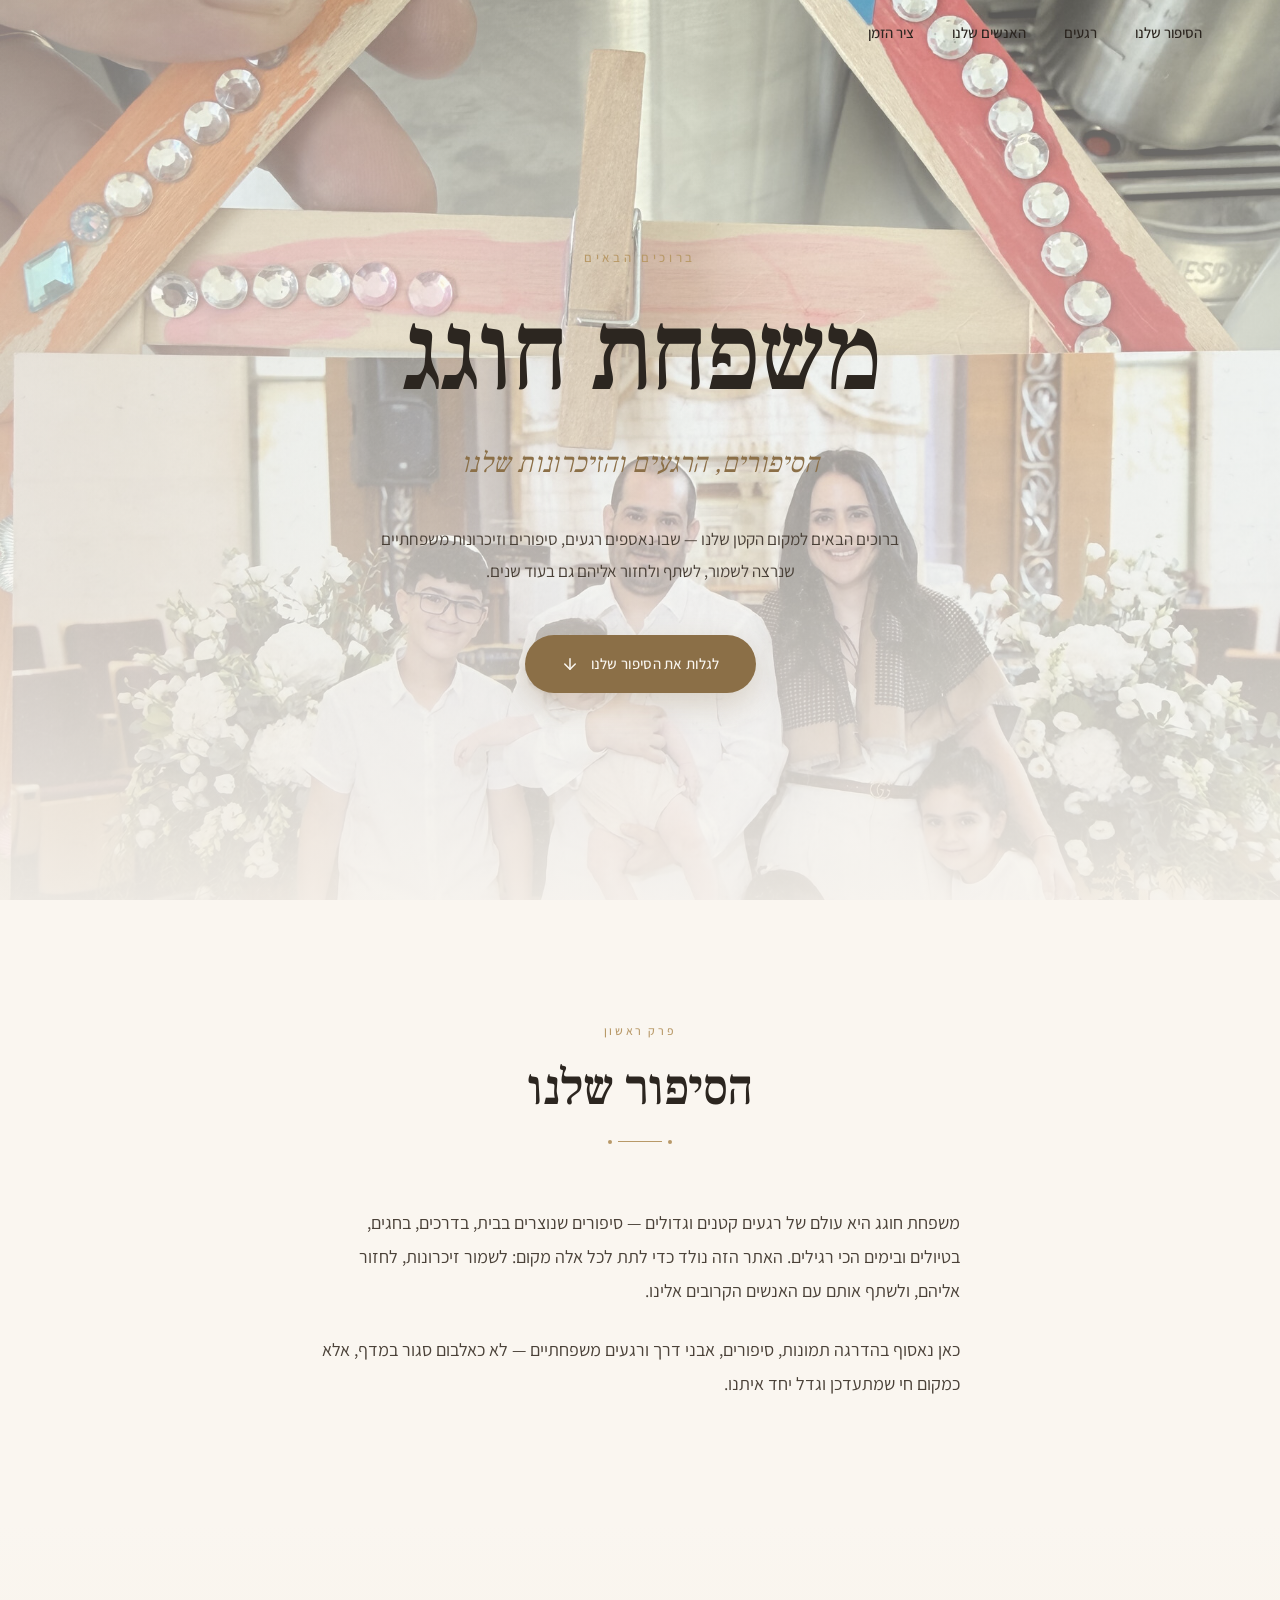
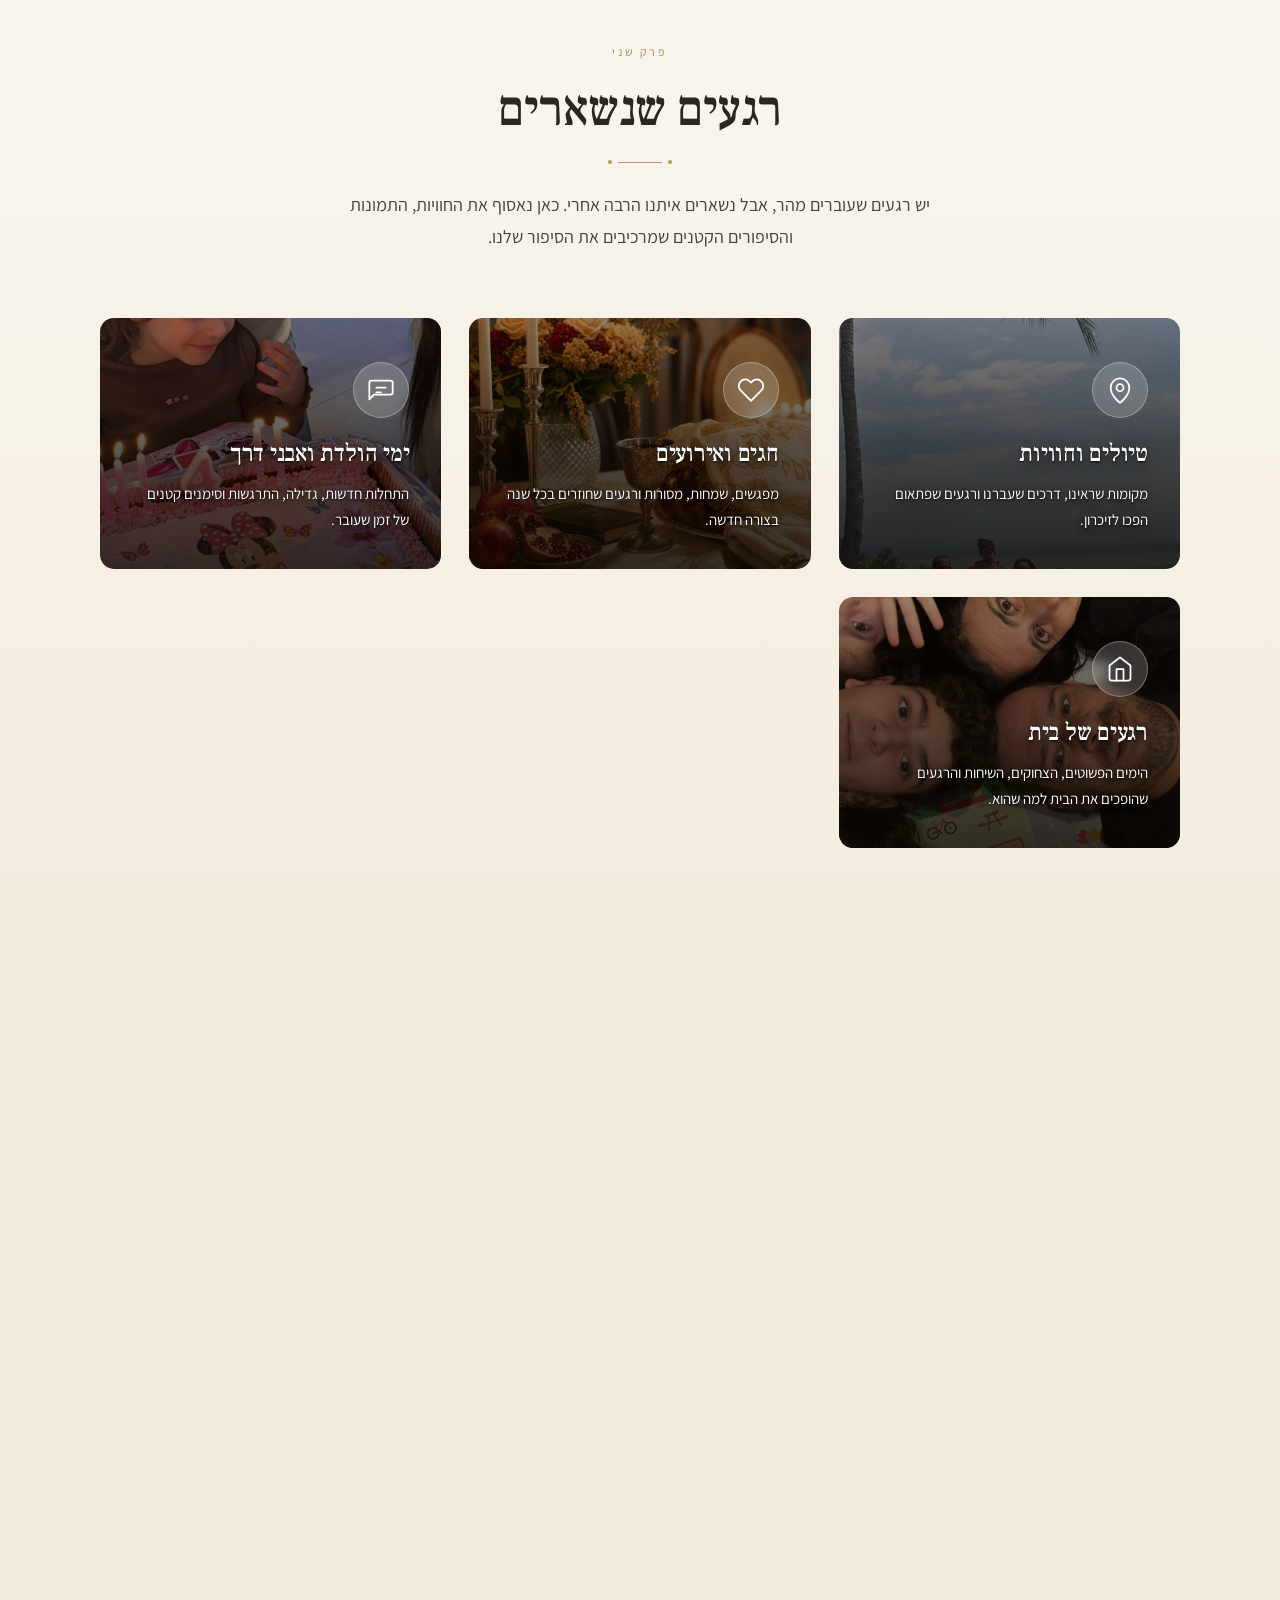
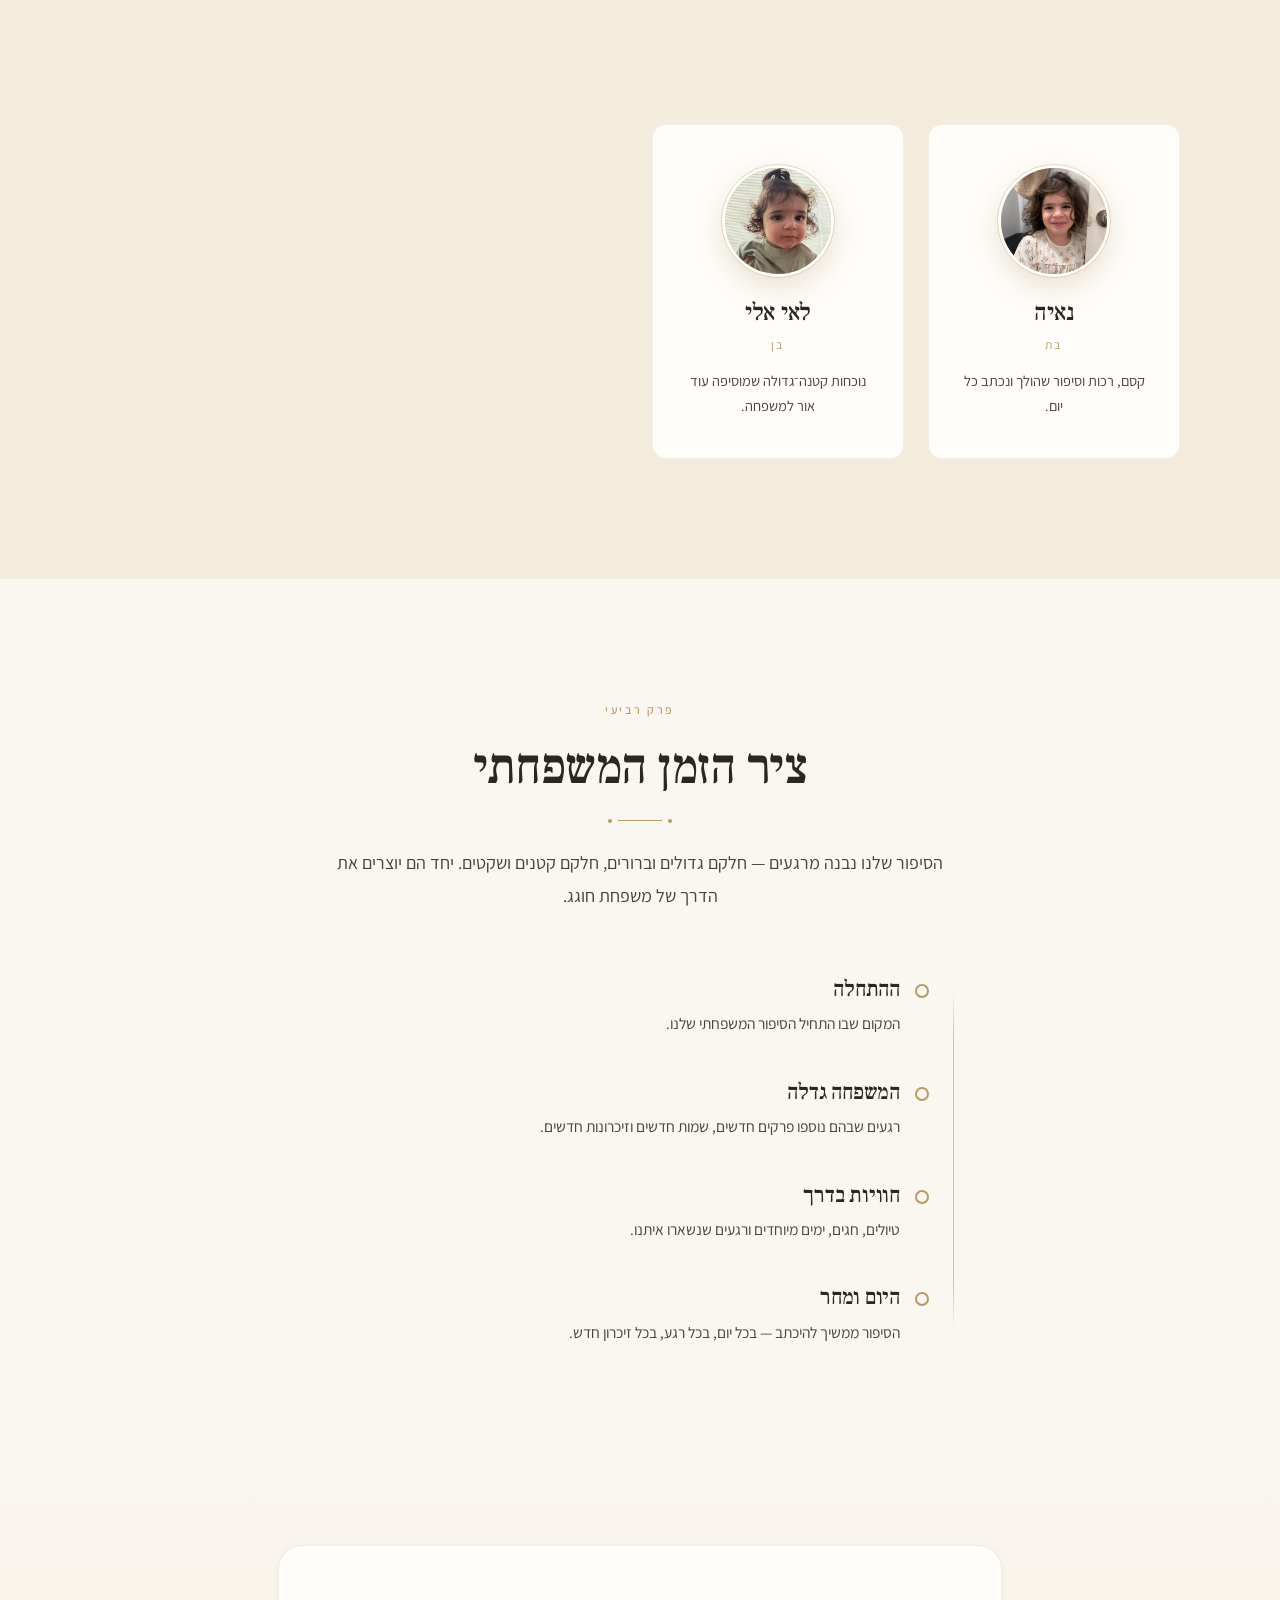
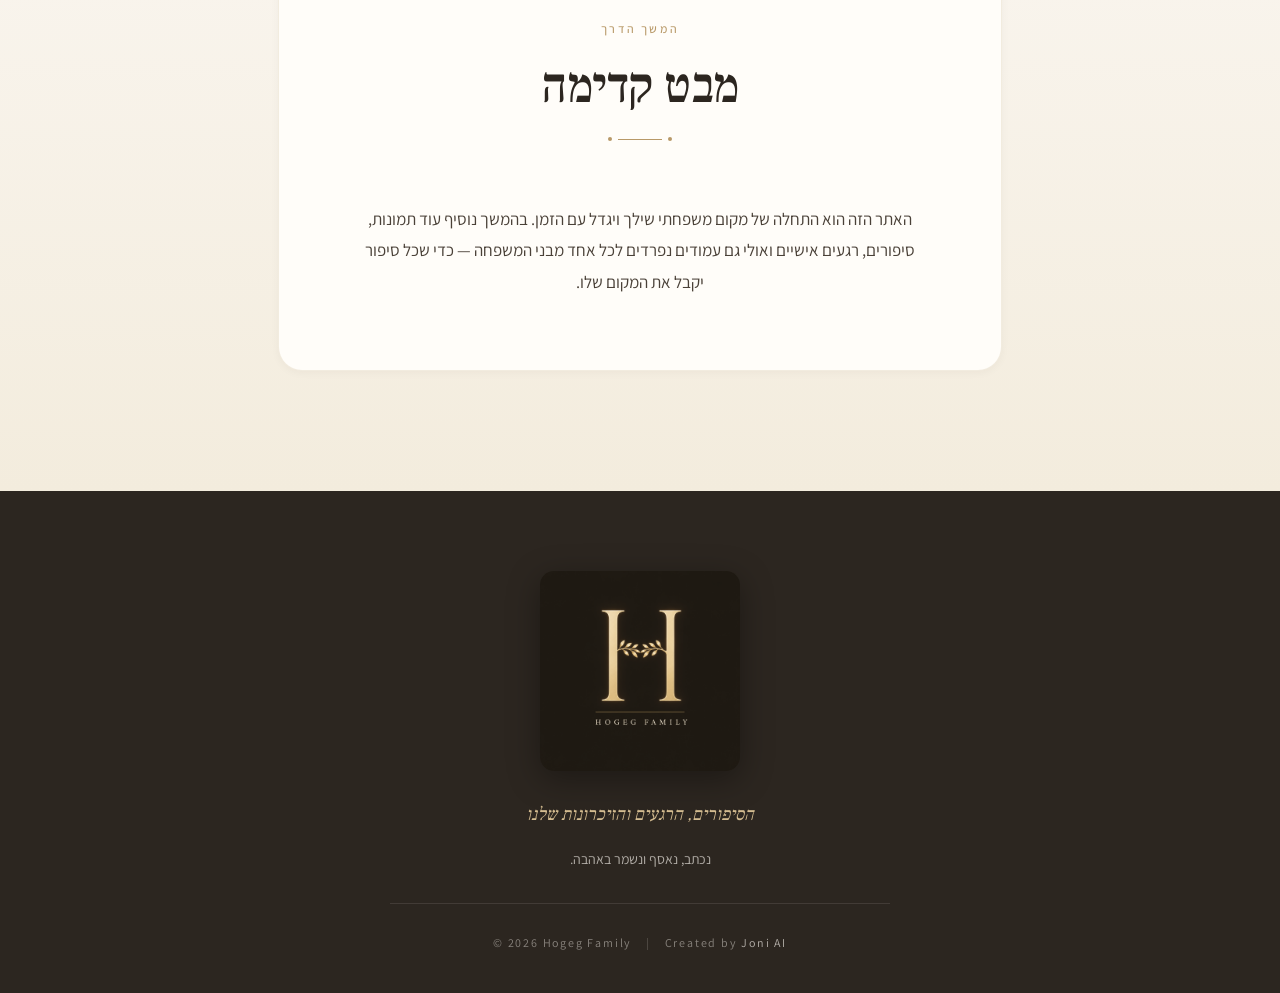
==== index.html @ a0186c4e "Initial commit: Hogeg Family website v1" ====
<!DOCTYPE html>
<html lang="he" dir="rtl">
<head>
  <meta charset="UTF-8" />
  <meta name="viewport" content="width=device-width, initial-scale=1.0" />
  <meta name="description" content="משפחת חוגג — הסיפורים, הרגעים והזיכרונות שלנו. בית דיגיטלי משפחתי." />
  <meta name="theme-color" content="#FAF6F0" />
  <title>משפחת חוגג · הסיפורים, הרגעים והזיכרונות שלנו</title>

  <link rel="icon" type="image/png" href="assets/logo-mark.png" />
  <link rel="apple-touch-icon" href="assets/logo-mark.png" />

  <!-- Open Graph -->
  <meta property="og:title" content="משפחת חוגג" />
  <meta property="og:description" content="הסיפורים, הרגעים והזיכרונות שלנו" />
  <meta property="og:image" content="assets/family-hero.jpg" />
  <meta property="og:type" content="website" />
  <meta property="og:locale" content="he_IL" />

  <!-- Fonts: Frank Ruhl Libre (elegant Hebrew serif) + Assistant (clean Hebrew sans) -->
  <link rel="preconnect" href="https://fonts.googleapis.com" />
  <link rel="preconnect" href="https://fonts.gstatic.com" crossorigin />
  <link href="https://fonts.googleapis.com/css2?family=Frank+Ruhl+Libre:wght@400;500;700;900&family=Assistant:wght@300;400;500;600&display=swap" rel="stylesheet" />

  <link rel="stylesheet" href="styles.css" />
</head>
<body>
  <!-- Navigation -->
  <nav class="nav" id="nav">
    <div class="nav-inner">
      <ul class="nav-links">
        <li><a href="#story">הסיפור שלנו</a></li>
        <li><a href="#moments">רגעים</a></li>
        <li><a href="#people">האנשים שלנו</a></li>
        <li><a href="#timeline">ציר הזמן</a></li>
      </ul>
      <button class="nav-toggle" aria-label="פתח תפריט" aria-expanded="false">
        <span></span><span></span><span></span>
      </button>
    </div>
  </nav>

  <!-- Hero -->
  <header class="hero" id="hero">
    <div class="hero-image">
      <picture>
        <source media="(max-width: 768px)" srcset="assets/family-hero-mobile.jpg" />
        <img src="assets/family-hero.jpg" alt="משפחת חוגג" />
      </picture>
      <div class="hero-overlay"></div>
    </div>

    <div class="hero-content">
      <div class="hero-inner">
        <div class="hero-kicker">ברוכים הבאים</div>
        <h1 class="hero-title">משפחת חוגג</h1>
        <p class="hero-tagline">הסיפורים, הרגעים והזיכרונות שלנו</p>
        <p class="hero-intro">
          ברוכים הבאים למקום הקטן שלנו — שבו נאספים רגעים, סיפורים וזיכרונות משפחתיים
          שנרצה לשמור, לשתף ולחזור אליהם גם בעוד שנים.
        </p>
        <a href="#story" class="hero-cta">
          <span>לגלות את הסיפור שלנו</span>
          <svg viewBox="0 0 24 24" width="18" height="18" fill="none" stroke="currentColor" stroke-width="2" stroke-linecap="round" stroke-linejoin="round"><line x1="12" y1="5" x2="12" y2="19"/><polyline points="19 12 12 19 5 12"/></svg>
        </a>
      </div>
    </div>
  </header>

  <!-- Story -->
  <section class="section story" id="story">
    <div class="container narrow">
      <div class="section-header center">
        <div class="eyebrow">פרק ראשון</div>
        <h2 class="section-title">הסיפור שלנו</h2>
        <div class="divider"></div>
      </div>
      <div class="prose">
        <p>
          משפחת חוגג היא עולם של רגעים קטנים וגדולים — סיפורים שנוצרים בבית, בדרכים,
          בחגים, בטיולים ובימים הכי רגילים. האתר הזה נולד כדי לתת לכל אלה מקום:
          לשמור זיכרונות, לחזור אליהם, ולשתף אותם עם האנשים הקרובים אלינו.
        </p>
        <p>
          כאן נאסוף בהדרגה תמונות, סיפורים, אבני דרך ורגעים משפחתיים — לא כאלבום
          סגור במדף, אלא כמקום חי שמתעדכן וגדל יחד איתנו.
        </p>
      </div>
    </div>
  </section>

  <!-- Moments -->
  <section class="section moments" id="moments">
    <div class="container">
      <div class="section-header center">
        <div class="eyebrow">פרק שני</div>
        <h2 class="section-title">רגעים שנשארים</h2>
        <div class="divider"></div>
        <p class="section-lede">
          יש רגעים שעוברים מהר, אבל נשארים איתנו הרבה אחרי.
          כאן נאסוף את החוויות, התמונות והסיפורים הקטנים שמרכיבים את הסיפור שלנו.
        </p>
      </div>
      <div class="moments-grid">
        <article class="moment-card moment-card--bg" style="--bg:url('assets/moments/trips.jpg'); background-position: center 65%;">
          <div class="moment-card-overlay"></div>
          <div class="moment-icon">
            <svg viewBox="0 0 24 24" width="28" height="28" fill="none" stroke="currentColor" stroke-width="1.5" stroke-linecap="round" stroke-linejoin="round"><path d="M20 10c0 7-8 13-8 13s-8-6-8-13a8 8 0 0 1 16 0z"/><circle cx="12" cy="10" r="3"/></svg>
          </div>
          <h3>טיולים וחוויות</h3>
          <p>מקומות שראינו, דרכים שעברנו ורגעים שפתאום הפכו לזיכרון.</p>
        </article>
        <article class="moment-card moment-card--bg" style="--bg:url('assets/moments/holidays.jpg'); background-position: center 30%;">
          <div class="moment-card-overlay"></div>
          <div class="moment-icon">
            <svg viewBox="0 0 24 24" width="28" height="28" fill="none" stroke="currentColor" stroke-width="1.5" stroke-linecap="round" stroke-linejoin="round"><path d="M20.84 4.61a5.5 5.5 0 0 0-7.78 0L12 5.67l-1.06-1.06a5.5 5.5 0 0 0-7.78 7.78l1.06 1.06L12 21.23l7.78-7.78 1.06-1.06a5.5 5.5 0 0 0 0-7.78z"/></svg>
          </div>
          <h3>חגים ואירועים</h3>
          <p>מפגשים, שמחות, מסורות ורגעים שחוזרים בכל שנה בצורה חדשה.</p>
        </article>
        <article class="moment-card moment-card--bg" style="--bg:url('assets/moments/birthdays.jpg'); background-position: center 45%;">
          <div class="moment-card-overlay"></div>
          <div class="moment-icon">
            <svg viewBox="0 0 24 24" width="28" height="28" fill="none" stroke="currentColor" stroke-width="1.5" stroke-linecap="round" stroke-linejoin="round"><path d="M20 4H4a2 2 0 0 0-2 2v14l4-4h14a2 2 0 0 0 2-2V6a2 2 0 0 0-2-2z"/><line x1="8" y1="10" x2="16" y2="10"/><line x1="8" y1="14" x2="12" y2="14"/></svg>
          </div>
          <h3>ימי הולדת ואבני דרך</h3>
          <p>התחלות חדשות, גדילה, התרגשות וסימנים קטנים של זמן שעובר.</p>
        </article>
        <article class="moment-card moment-card--bg" style="--bg:url('assets/moments/home.jpg'); background-position: center 50%;">
          <div class="moment-card-overlay"></div>
          <div class="moment-icon">
            <svg viewBox="0 0 24 24" width="28" height="28" fill="none" stroke="currentColor" stroke-width="1.5" stroke-linecap="round" stroke-linejoin="round"><path d="M3 9l9-7 9 7v11a2 2 0 0 1-2 2H5a2 2 0 0 1-2-2z"/><polyline points="9 22 9 12 15 12 15 22"/></svg>
          </div>
          <h3>רגעים של בית</h3>
          <p>הימים הפשוטים, הצחוקים, השיחות והרגעים שהופכים את הבית למה שהוא.</p>
        </article>
      </div>
    </div>
  </section>

  <!-- People -->
  <section class="section people" id="people">
    <div class="container">
      <div class="section-header center">
        <div class="eyebrow">פרק שלישי</div>
        <h2 class="section-title">האנשים שלנו</h2>
        <div class="divider"></div>
        <p class="section-lede">
          כל משפחה היא הסיפורים של האנשים שמרכיבים אותה. אלה האנשים שלנו —
          כל אחד עם האור, האופי והדרך שלו.
        </p>
      </div>
      <div class="people-grid">
        <article class="person-card">
          <div class="person-photo"><img src="assets/people/oded.jpg" alt="עודד" loading="lazy" /></div>
          <h3>עודד</h3>
          <p class="person-role">אבא</p>
          <p>יוצר רגעים, סיפורים וחלומות למשפחה.</p>
        </article>
        <article class="person-card">
          <div class="person-photo"><img src="assets/people/hadar.jpg" alt="הדר" loading="lazy" /></div>
          <h3>הדר</h3>
          <p class="person-role">אמא</p>
          <p>הלב החם שמחזיק את הבית והמשפחה יחד.</p>
        </article>
        <article class="person-card">
          <div class="person-photo"><img src="assets/people/sean.jpg" alt="שון" loading="lazy" /></div>
          <h3>שון</h3>
          <p class="person-role">בן</p>
          <p>עולם של סקרנות, אנרגיה ודמיון.</p>
        </article>
        <article class="person-card">
          <div class="person-photo"><img src="assets/people/joy.jpg" alt="ג׳וי" loading="lazy" /></div>
          <h3>ג׳וי</h3>
          <p class="person-role">בת</p>
          <p>שמחה, אור ורגעים קטנים שהופכים לגדולים.</p>
        </article>
        <article class="person-card">
          <div class="person-photo"><img src="assets/people/naya.jpg" alt="נאיה" loading="lazy" /></div>
          <h3>נאיה</h3>
          <p class="person-role">בת</p>
          <p>קסם, רכות וסיפור שהולך ונכתב כל יום.</p>
        </article>
        <article class="person-card">
          <div class="person-photo"><img src="assets/people/lai-eli.jpg" alt="לאי אלי" loading="lazy" /></div>
          <h3>לאי אלי</h3>
          <p class="person-role">בן</p>
          <p>נוכחות קטנה־גדולה שמוסיפה עוד אור למשפחה.</p>
        </article>
      </div>
    </div>
  </section>

  <!-- Timeline -->
  <section class="section timeline" id="timeline">
    <div class="container narrow">
      <div class="section-header center">
        <div class="eyebrow">פרק רביעי</div>
        <h2 class="section-title">ציר הזמן המשפחתי</h2>
        <div class="divider"></div>
        <p class="section-lede">
          הסיפור שלנו נבנה מרגעים — חלקם גדולים וברורים, חלקם קטנים ושקטים.
          יחד הם יוצרים את הדרך של משפחת חוגג.
        </p>
      </div>
      <div class="timeline-list">
        <div class="timeline-item">
          <div class="timeline-dot"></div>
          <div class="timeline-content">
            <h3>ההתחלה</h3>
            <p>המקום שבו התחיל הסיפור המשפחתי שלנו.</p>
          </div>
        </div>
        <div class="timeline-item">
          <div class="timeline-dot"></div>
          <div class="timeline-content">
            <h3>המשפחה גדלה</h3>
            <p>רגעים שבהם נוספו פרקים חדשים, שמות חדשים וזיכרונות חדשים.</p>
          </div>
        </div>
        <div class="timeline-item">
          <div class="timeline-dot"></div>
          <div class="timeline-content">
            <h3>חוויות בדרך</h3>
            <p>טיולים, חגים, ימים מיוחדים ורגעים שנשארו איתנו.</p>
          </div>
        </div>
        <div class="timeline-item">
          <div class="timeline-dot"></div>
          <div class="timeline-content">
            <h3>היום ומחר</h3>
            <p>הסיפור ממשיך להיכתב — בכל יום, בכל רגע, בכל זיכרון חדש.</p>
          </div>
        </div>
      </div>
    </div>
  </section>

  <!-- Future -->
  <section class="section future">
    <div class="container narrow">
      <div class="future-card">
        <div class="section-header center">
          <div class="eyebrow">המשך הדרך</div>
          <h2 class="section-title">מבט קדימה</h2>
          <div class="divider"></div>
        </div>
        <p class="future-text">
          האתר הזה הוא התחלה של מקום משפחתי שילך ויגדל עם הזמן.
          בהמשך נוסיף עוד תמונות, סיפורים, רגעים אישיים ואולי גם עמודים נפרדים
          לכל אחד מבני המשפחה — כדי שכל סיפור יקבל את המקום שלו.
        </p>
      </div>
    </div>
  </section>

  <!-- Footer -->
  <footer class="footer">
    <div class="container">
      <div class="footer-inner">
        <img src="assets/logo-dark-bg.png" alt="משפחת חוגג" class="footer-logo" />
        <p class="footer-tagline">הסיפורים, הרגעים והזיכרונות שלנו</p>
        <p class="footer-note">נכתב, נאסף ונשמר באהבה.</p>
        <p class="footer-copy" dir="ltr">&copy; <span id="year">2026</span> Hogeg Family <span class="footer-sep">|</span> Created by <a href="https://joni.ai" target="_blank" rel="noopener">Joni AI</a></p>
      </div>
    </div>
  </footer>

  <script src="script.js"></script>
</body>
</html>
---- styles.css ----
/* ===========================================================
   משפחת חוגג — Hogeg Family Website
   Palette: Cream / Sand / Warm Brown / Gold / Charcoal
   =========================================================== */

:root {
  --cream: #FAF6F0;
  --warm-white: #FFFDF9;
  --sand: #E8DDC9;
  --sand-light: #F3ECDD;
  --brown: #8B6F47;
  --brown-dark: #6B5435;
  --gold: #B89968;
  --gold-light: #D4BC90;
  --charcoal: #2C2620;
  --charcoal-soft: #4A4138;
  --muted: #8B7F6E;

  --font-serif: 'Frank Ruhl Libre', 'David Libre', Georgia, serif;
  --font-sans: 'Assistant', 'Heebo', system-ui, -apple-system, sans-serif;

  --shadow-sm: 0 2px 8px rgba(44, 38, 32, 0.04);
  --shadow-md: 0 8px 24px rgba(44, 38, 32, 0.06);
  --shadow-lg: 0 20px 50px rgba(44, 38, 32, 0.10);

  --radius-sm: 6px;
  --radius-md: 14px;
  --radius-lg: 24px;

  --container: 1180px;
  --container-narrow: 780px;

  --ease: cubic-bezier(0.4, 0, 0.2, 1);
}

/* ---------- Base ---------- */
*, *::before, *::after { box-sizing: border-box; }

html {
  scroll-behavior: smooth;
  -webkit-font-smoothing: antialiased;
  -moz-osx-font-smoothing: grayscale;
}

body {
  margin: 0;
  font-family: var(--font-sans);
  font-weight: 400;
  font-size: 17px;
  line-height: 1.75;
  color: var(--charcoal);
  background: var(--cream);
  direction: rtl;
  text-rendering: optimizeLegibility;
}

img { max-width: 100%; display: block; }

a {
  color: inherit;
  text-decoration: none;
  transition: color 0.25s var(--ease);
}

h1, h2, h3, h4 {
  font-family: var(--font-serif);
  font-weight: 500;
  letter-spacing: -0.01em;
  color: var(--charcoal);
  margin: 0;
  line-height: 1.2;
}

p { margin: 0; }

/* ---------- Layout ---------- */
.container {
  max-width: var(--container);
  margin: 0 auto;
  padding: 0 28px;
}
.container.narrow { max-width: var(--container-narrow); }

.section {
  padding: 120px 0;
  position: relative;
}

.section-header {
  margin-bottom: 64px;
}
.section-header.center { text-align: center; }

.eyebrow {
  font-family: var(--font-sans);
  font-size: 12px;
  font-weight: 500;
  letter-spacing: 0.22em;
  text-transform: uppercase;
  color: var(--gold);
  margin-bottom: 18px;
}

.section-title {
  font-size: clamp(32px, 4.2vw, 50px);
  font-weight: 500;
  color: var(--charcoal);
  margin-bottom: 22px;
}

.divider {
  width: 44px;
  height: 1px;
  background: var(--gold);
  margin: 0 auto 26px;
  position: relative;
}
.divider::before, .divider::after {
  content: '';
  position: absolute;
  top: 50%;
  width: 4px;
  height: 4px;
  background: var(--gold);
  border-radius: 50%;
  transform: translateY(-50%);
}
.divider::before { right: -10px; }
.divider::after { left: -10px; }

.section-lede {
  max-width: 620px;
  margin: 0 auto;
  font-size: 18px;
  color: var(--charcoal-soft);
  line-height: 1.8;
}

/* ---------- Navigation ---------- */
.nav {
  position: fixed;
  top: 0; right: 0; left: 0;
  z-index: 100;
  padding: 18px 0;
  transition: all 0.35s var(--ease);
  background: transparent;
}
.nav.scrolled {
  background: rgba(250, 246, 240, 0.92);
  backdrop-filter: saturate(1.3) blur(14px);
  -webkit-backdrop-filter: saturate(1.3) blur(14px);
  padding: 12px 0;
  box-shadow: 0 1px 0 rgba(184, 153, 104, 0.15);
}

.nav-inner {
  max-width: var(--container);
  margin: 0 auto;
  padding: 0 28px;
  display: flex;
  align-items: center;
  justify-content: flex-start;
  gap: 24px;
}

.nav-logo { display: flex; align-items: center; }
.nav-logo img {
  height: 56px;
  width: auto;
  transition: height 0.35s var(--ease), filter 0.35s var(--ease);
  filter: drop-shadow(0 1px 4px rgba(139, 111, 71, 0.18));
}
.nav.scrolled .nav-logo img {
  height: 44px;
  filter: drop-shadow(0 1px 3px rgba(139, 111, 71, 0.22));
}

.nav-links {
  display: flex;
  gap: 38px;
  list-style: none;
  margin: 0; padding: 0;
}
.nav-links a {
  font-size: 15px;
  font-weight: 500;
  color: var(--charcoal);
  position: relative;
  padding: 6px 0;
}
.nav-links a::after {
  content: '';
  position: absolute;
  bottom: 0; right: 0;
  width: 0; height: 1px;
  background: var(--gold);
  transition: width 0.3s var(--ease);
}
.nav-links a:hover { color: var(--brown); }
.nav-links a:hover::after { width: 100%; }

.nav-toggle {
  display: none;
  background: none;
  border: none;
  cursor: pointer;
  padding: 8px;
  flex-direction: column;
  gap: 5px;
}
.nav-toggle span {
  display: block;
  width: 24px;
  height: 2px;
  background: var(--charcoal);
  border-radius: 2px;
  transition: all 0.3s var(--ease);
}

/* ---------- Hero ---------- */
.hero {
  position: relative;
  min-height: 100vh;
  min-height: 100svh;
  display: flex;
  align-items: center;
  overflow: hidden;
  background: var(--cream);
}

.hero-image {
  position: absolute;
  inset: 0;
  z-index: 0;
}
.hero-image img {
  width: 100%;
  height: 100%;
  object-fit: cover;
  object-position: center 30%;
  animation: heroKenBurns 30s var(--ease) infinite alternate;
}

@keyframes heroKenBurns {
  0%   { transform: scale(1.02); }
  100% { transform: scale(1.08); }
}

.hero-overlay {
  position: absolute;
  inset: 0;
  background:
    linear-gradient(
      to bottom,
      rgba(250, 246, 240, 0.35) 0%,
      rgba(250, 246, 240, 0.55) 45%,
      rgba(250, 246, 240, 0.92) 100%
    ),
    linear-gradient(
      to left,
      rgba(250, 246, 240, 0.0) 40%,
      rgba(250, 246, 240, 0.25) 100%
    );
}

.hero-content {
  position: relative;
  z-index: 2;
  width: 100%;
  padding: 140px 28px 100px;
}

.hero-inner {
  max-width: 720px;
  margin: 0 auto;
  text-align: center;
  animation: heroFadeUp 1.2s var(--ease) both;
}

@keyframes heroFadeUp {
  from { opacity: 0; transform: translateY(24px); }
  to   { opacity: 1; transform: translateY(0); }
}

.hero-kicker {
  font-family: var(--font-sans);
  font-size: 13px;
  font-weight: 500;
  letter-spacing: 0.28em;
  color: var(--gold);
  margin-bottom: 28px;
  text-transform: none;
}

.hero-title {
  font-family: var(--font-serif);
  font-size: clamp(56px, 10vw, 110px);
  font-weight: 500;
  line-height: 1.05;
  margin-bottom: 26px;
  color: var(--charcoal);
  letter-spacing: -0.02em;
}

.hero-tagline {
  font-family: var(--font-serif);
  font-size: clamp(20px, 2.8vw, 28px);
  font-weight: 400;
  font-style: italic;
  color: var(--brown);
  margin-bottom: 36px;
  letter-spacing: 0.01em;
}

.hero-intro {
  max-width: 560px;
  margin: 0 auto 48px;
  font-size: 17px;
  line-height: 1.85;
  color: var(--charcoal-soft);
}

.hero-cta {
  display: inline-flex;
  align-items: center;
  gap: 12px;
  padding: 16px 36px;
  background: var(--brown);
  color: var(--cream);
  border-radius: 100px;
  font-size: 15px;
  font-weight: 500;
  letter-spacing: 0.02em;
  box-shadow: 0 10px 30px rgba(139, 111, 71, 0.25);
  transition: all 0.3s var(--ease);
}
.hero-cta:hover {
  background: var(--brown-dark);
  transform: translateY(-2px);
  box-shadow: 0 14px 36px rgba(139, 111, 71, 0.35);
}
.hero-cta svg {
  transition: transform 0.3s var(--ease);
}
.hero-cta:hover svg { transform: translateY(3px); }

/* ---------- Story ---------- */
.story { background: var(--cream); }

.prose {
  max-width: 640px;
  margin: 0 auto;
  font-size: 18px;
  line-height: 1.9;
  color: var(--charcoal-soft);
}
.prose p + p { margin-top: 24px; }

/* ---------- Moments ---------- */
.moments {
  background: linear-gradient(180deg, var(--cream) 0%, var(--sand-light) 100%);
}

.moments-grid {
  display: grid;
  grid-template-columns: repeat(auto-fit, minmax(260px, 1fr));
  gap: 28px;
  max-width: 1080px;
  margin: 0 auto;
}

.moment-card {
  background: var(--warm-white);
  padding: 44px 32px;
  border-radius: var(--radius-md);
  border: 1px solid rgba(184, 153, 104, 0.15);
  transition: all 0.35s var(--ease);
  position: relative;
  overflow: hidden;
}
.moment-card::before {
  content: '';
  position: absolute;
  top: 0; right: 0; left: 0;
  height: 2px;
  background: linear-gradient(90deg, transparent, var(--gold), transparent);
  opacity: 0;
  transition: opacity 0.35s var(--ease);
}
.moment-card:hover {
  transform: translateY(-4px);
  box-shadow: var(--shadow-lg);
  border-color: rgba(184, 153, 104, 0.35);
}
.moment-card:hover::before { opacity: 1; }

/* Moment cards with background photo */
.moment-card--bg {
  background-image: var(--bg);
  background-size: cover;
  background-position: center center;
  border: none;
  color: var(--warm-white);
  min-height: 240px;
  padding-bottom: 36px;
}
.moment-card-overlay {
  position: absolute;
  inset: 0;
  background: linear-gradient(
    to bottom,
    rgba(10, 6, 2, 0.42) 0%,
    rgba(10, 6, 2, 0.68) 55%,
    rgba(10, 6, 2, 0.82) 100%
  );
  border-radius: inherit;
  transition: background 0.4s var(--ease);
  z-index: 0;
}
.moment-card--bg:hover .moment-card-overlay {
  background: linear-gradient(
    to bottom,
    rgba(10, 6, 2, 0.32) 0%,
    rgba(10, 6, 2, 0.55) 55%,
    rgba(10, 6, 2, 0.72) 100%
  );
}
.moment-card--bg .moment-icon,
.moment-card--bg h3,
.moment-card--bg p {
  position: relative;
  z-index: 1;
}
.moment-card--bg .moment-icon {
  background: rgba(255,255,255,0.18);
  backdrop-filter: blur(6px);
  color: #fff;
  border: 1px solid rgba(255,255,255,0.30);
}
.moment-card--bg h3 {
  color: #ffffff;
  font-size: 1.3rem;
  text-shadow:
    0 1px 0 rgba(0,0,0,0.6),
    0 2px 12px rgba(0,0,0,0.7);
}
.moment-card--bg p {
  color: rgba(255, 255, 255, 0.92);
  text-shadow:
    0 1px 0 rgba(0,0,0,0.5),
    0 2px 8px rgba(0,0,0,0.6);
  font-weight: 400;
}

.moment-icon {
  width: 56px;
  height: 56px;
  border-radius: 50%;
  background: var(--sand-light);
  color: var(--brown);
  display: flex;
  align-items: center;
  justify-content: center;
  margin-bottom: 22px;
}

.moment-card h3 {
  font-size: 22px;
  margin-bottom: 12px;
  color: var(--charcoal);
}
.moment-card p {
  font-size: 15px;
  line-height: 1.75;
  color: var(--charcoal-soft);
}
/* Force white text on bg cards — override above */
.moment-card--bg h3,
.moment-card--bg h3 * {
  color: #ffffff !important;
  text-shadow: 0 1px 2px rgba(0,0,0,0.8), 0 3px 16px rgba(0,0,0,0.7) !important;
  font-size: 24px;
}
.moment-card--bg p,
.moment-card--bg p * {
  color: #ffffff !important;
  text-shadow: 0 1px 2px rgba(0,0,0,0.7), 0 2px 10px rgba(0,0,0,0.6) !important;
  opacity: 1 !important;
}

/* ---------- People ---------- */
.people { background: var(--sand-light); }

.people-grid {
  display: grid;
  grid-template-columns: repeat(auto-fit, minmax(230px, 1fr));
  gap: 24px;
  max-width: 1080px;
  margin: 0 auto;
}

.person-card {
  background: var(--warm-white);
  padding: 40px 28px;
  border-radius: var(--radius-md);
  text-align: center;
  border: 1px solid rgba(184, 153, 104, 0.15);
  transition: all 0.35s var(--ease);
}
.person-card:hover {
  transform: translateY(-3px);
  box-shadow: var(--shadow-md);
  border-color: rgba(184, 153, 104, 0.40);
}

.person-photo {
  width: 112px;
  height: 112px;
  border-radius: 50%;
  margin: 0 auto 22px;
  overflow: hidden;
  position: relative;
  box-shadow: 0 10px 28px rgba(139, 111, 71, 0.20);
  background: linear-gradient(135deg, var(--sand) 0%, var(--gold-light) 100%);
  border: 3px solid var(--warm-white);
  outline: 1px solid rgba(184, 153, 104, 0.35);
  outline-offset: 0;
  transition: transform 0.4s var(--ease), box-shadow 0.4s var(--ease);
}
.person-photo img {
  width: 100%;
  height: 100%;
  object-fit: cover;
  object-position: center 30%;
  display: block;
}
.person-photo--placeholder {
  display: flex;
  align-items: center;
  justify-content: center;
  color: var(--brown-dark);
  font-family: var(--font-serif);
  font-size: 44px;
  font-weight: 500;
  line-height: 1;
}
.person-card:hover .person-photo {
  transform: scale(1.04);
  box-shadow: 0 14px 34px rgba(139, 111, 71, 0.30);
}

.person-card h3 {
  font-size: 24px;
  margin-bottom: 6px;
}
.person-role {
  font-size: 12px;
  letter-spacing: 0.2em;
  text-transform: uppercase;
  color: var(--gold);
  margin-bottom: 14px;
}
.person-card > p:last-child {
  font-size: 14.5px;
  line-height: 1.7;
  color: var(--charcoal-soft);
}

/* ---------- Timeline ---------- */
.timeline { background: var(--cream); }

.timeline-list {
  position: relative;
  max-width: 640px;
  margin: 0 auto;
  padding-right: 32px;
}
.timeline-list::before {
  content: '';
  position: absolute;
  top: 14px; bottom: 14px;
  right: 6px;
  width: 1px;
  background: linear-gradient(to bottom, transparent, var(--gold) 15%, var(--gold) 85%, transparent);
  opacity: 0.6;
}

.timeline-item {
  position: relative;
  padding-bottom: 42px;
}
.timeline-item:last-child { padding-bottom: 0; }

.timeline-dot {
  position: absolute;
  top: 8px;
  right: -1px;
  width: 14px;
  height: 14px;
  border-radius: 50%;
  background: var(--cream);
  border: 2px solid var(--gold);
  box-shadow: 0 0 0 4px var(--cream);
}
.timeline-item:hover .timeline-dot {
  background: var(--gold);
  transition: background 0.3s var(--ease);
}

.timeline-content {
  padding-right: 28px;
}
.timeline-content h3 {
  font-size: 22px;
  margin-bottom: 8px;
  color: var(--charcoal);
}
.timeline-content p {
  font-size: 15.5px;
  line-height: 1.7;
  color: var(--charcoal-soft);
}

/* ---------- Future ---------- */
.future {
  background: linear-gradient(180deg, var(--cream) 0%, var(--sand-light) 100%);
  padding: 80px 0 120px;
}

.future-card {
  background: var(--warm-white);
  padding: 72px 48px;
  border-radius: var(--radius-lg);
  border: 1px solid rgba(184, 153, 104, 0.18);
  text-align: center;
  box-shadow: var(--shadow-sm);
}

.future-text {
  max-width: 560px;
  margin: 0 auto;
  font-size: 17px;
  line-height: 1.85;
  color: var(--charcoal-soft);
}

/* ---------- Footer ---------- */
.footer {
  background: var(--charcoal);
  color: var(--cream);
  padding: 80px 0 40px;
  text-align: center;
}

.footer-inner {
  max-width: 500px;
  margin: 0 auto;
}

.footer-logo {
  display: block;
  height: 200px;
  width: auto;
  margin: 0 auto 28px;
  border-radius: 14px;
  box-shadow: 0 8px 32px rgba(0,0,0,0.35);
  transition: transform 0.3s ease, box-shadow 0.3s ease;
}
.footer-logo:hover {
  transform: scale(1.02);
  box-shadow: 0 12px 40px rgba(0,0,0,0.45);
}
@media (max-width: 600px) {
  .footer-logo { height: 160px; border-radius: 10px; }
}

.footer-tagline {
  font-family: var(--font-serif);
  font-size: 18px;
  font-style: italic;
  color: var(--gold-light);
  margin-bottom: 16px;
}

.footer-note {
  font-size: 14px;
  color: rgba(250, 246, 240, 0.65);
  margin-bottom: 32px;
}

.footer-copy {
  font-size: 12px;
  letter-spacing: 0.15em;
  color: rgba(250, 246, 240, 0.45);
  padding-top: 28px;
  border-top: 1px solid rgba(250, 246, 240, 0.1);
}
.footer-copy a {
  color: rgba(250, 246, 240, 0.65);
  text-decoration: none;
  transition: color 0.25s var(--ease);
}
.footer-copy a:hover {
  color: var(--gold-light);
}
.footer-sep {
  margin: 0 10px;
  color: rgba(250, 246, 240, 0.25);
}

/* ---------- Scroll reveal ---------- */
.reveal {
  opacity: 0;
  transform: translateY(20px);
  transition: opacity 0.9s var(--ease), transform 0.9s var(--ease);
}
.reveal.visible {
  opacity: 1;
  transform: translateY(0);
}

/* ---------- Mobile ---------- */
@media (max-width: 900px) {
  .nav-links {
    position: fixed;
    top: 0; right: 0;
    height: 100vh;
    width: 280px;
    flex-direction: column;
    justify-content: center;
    align-items: center;
    background: var(--warm-white);
    box-shadow: var(--shadow-lg);
    gap: 28px;
    transform: translateX(100%);
    transition: transform 0.4s var(--ease);
    padding: 80px 30px;
  }
  .nav-links.open { transform: translateX(0); }
  .nav-links a { font-size: 18px; }

  .nav-toggle { display: flex; }
  .nav-toggle.open span:nth-child(1) { transform: translateY(7px) rotate(45deg); }
  .nav-toggle.open span:nth-child(2) { opacity: 0; }
  .nav-toggle.open span:nth-child(3) { transform: translateY(-7px) rotate(-45deg); }
}

@media (max-width: 768px) {
  .section { padding: 80px 0; }
  .section-header { margin-bottom: 44px; }

  .hero-content { padding: 120px 20px 80px; }
  .hero-title { font-size: clamp(44px, 13vw, 68px); }
  .hero-tagline { font-size: 18px; }
  .hero-intro { font-size: 16px; }

  .moments-grid, .people-grid { gap: 18px; }
  .moment-card, .person-card { padding: 32px 24px; }

  .future-card { padding: 48px 28px; }
  .footer { padding: 60px 0 30px; }
}

@media (max-width: 480px) {
  body { font-size: 16px; }
  .hero-cta { padding: 14px 28px; font-size: 14px; }
  .hero-overlay {
    background:
      linear-gradient(
        to bottom,
        rgba(250, 246, 240, 0.25) 0%,
        rgba(250, 246, 240, 0.55) 40%,
        rgba(250, 246, 240, 0.95) 100%
      );
  }
  .hero-image img { object-position: center 25%; }
}

/* ---------- Reduced motion ---------- */
@media (prefers-reduced-motion: reduce) {
  *, *::before, *::after {
    animation-duration: 0.01ms !important;
    transition-duration: 0.01ms !important;
    scroll-behavior: auto !important;
  }
  .hero-image img { animation: none; }
}
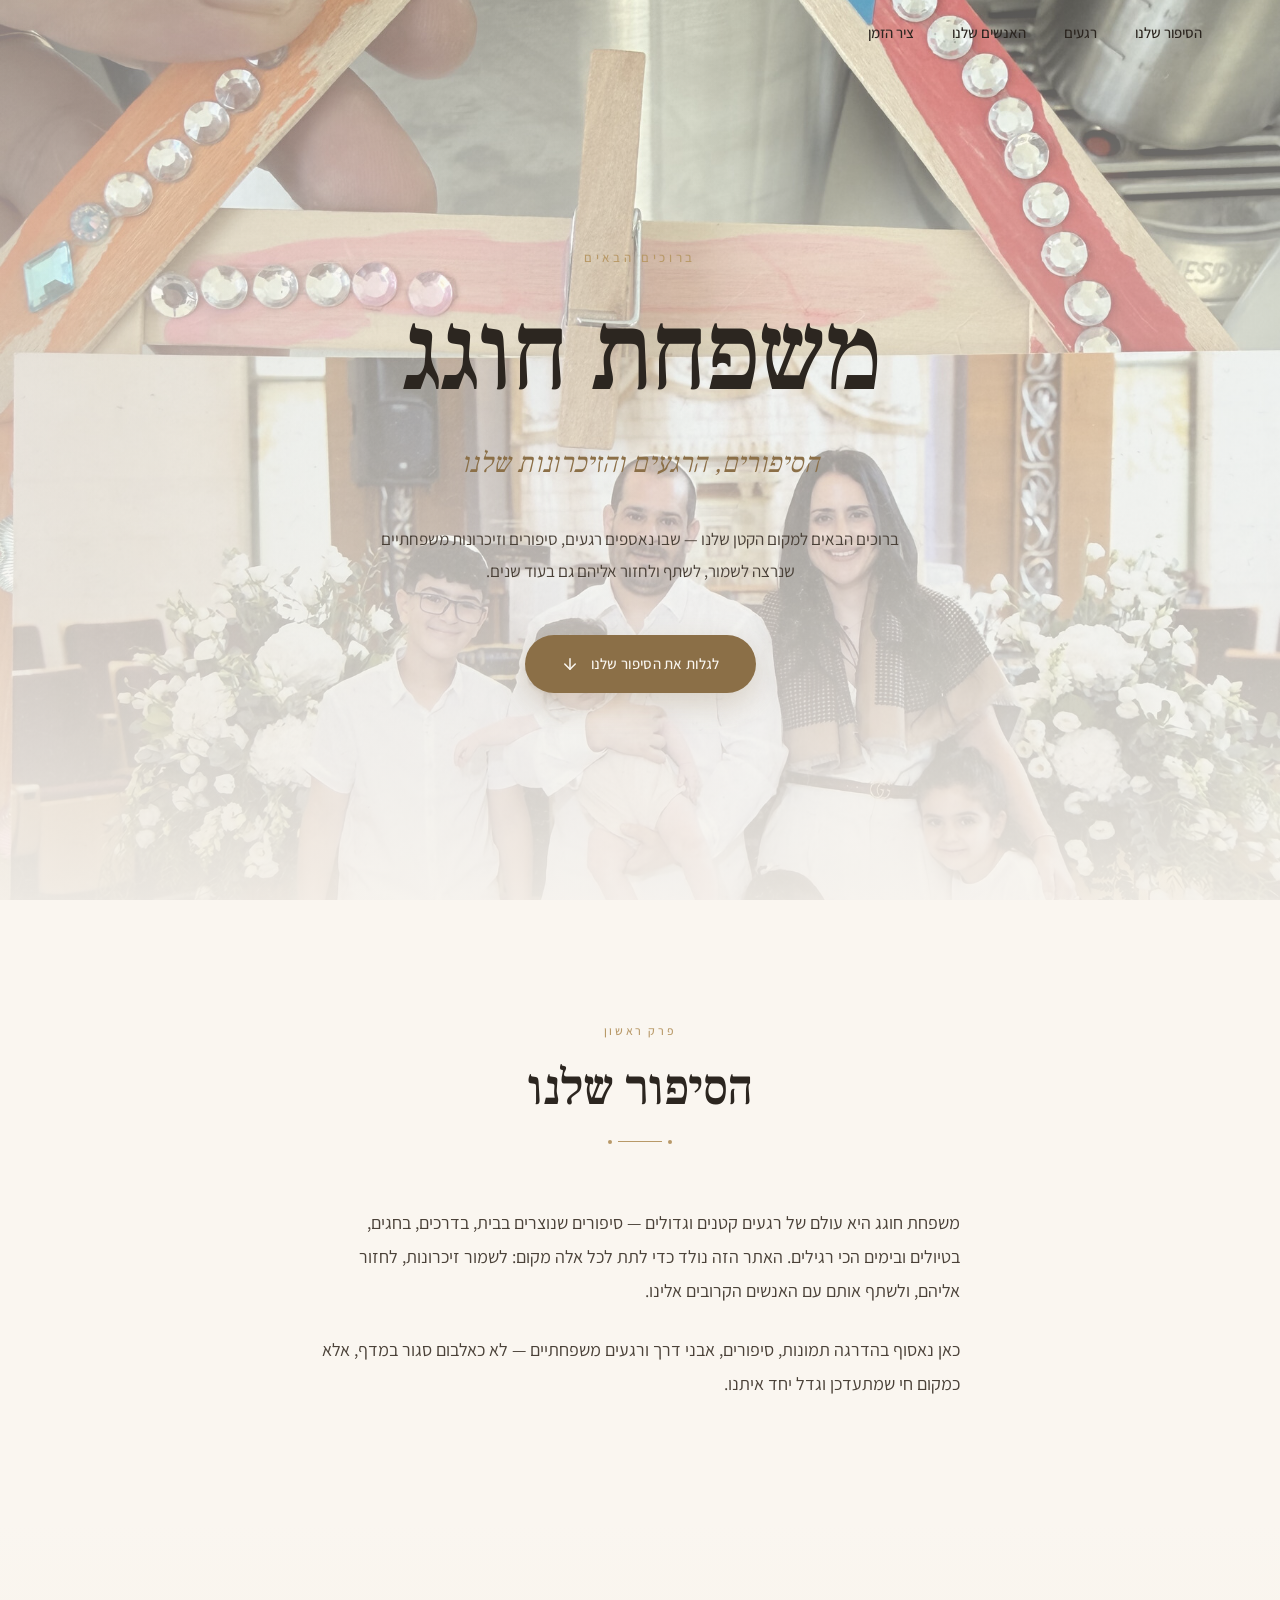
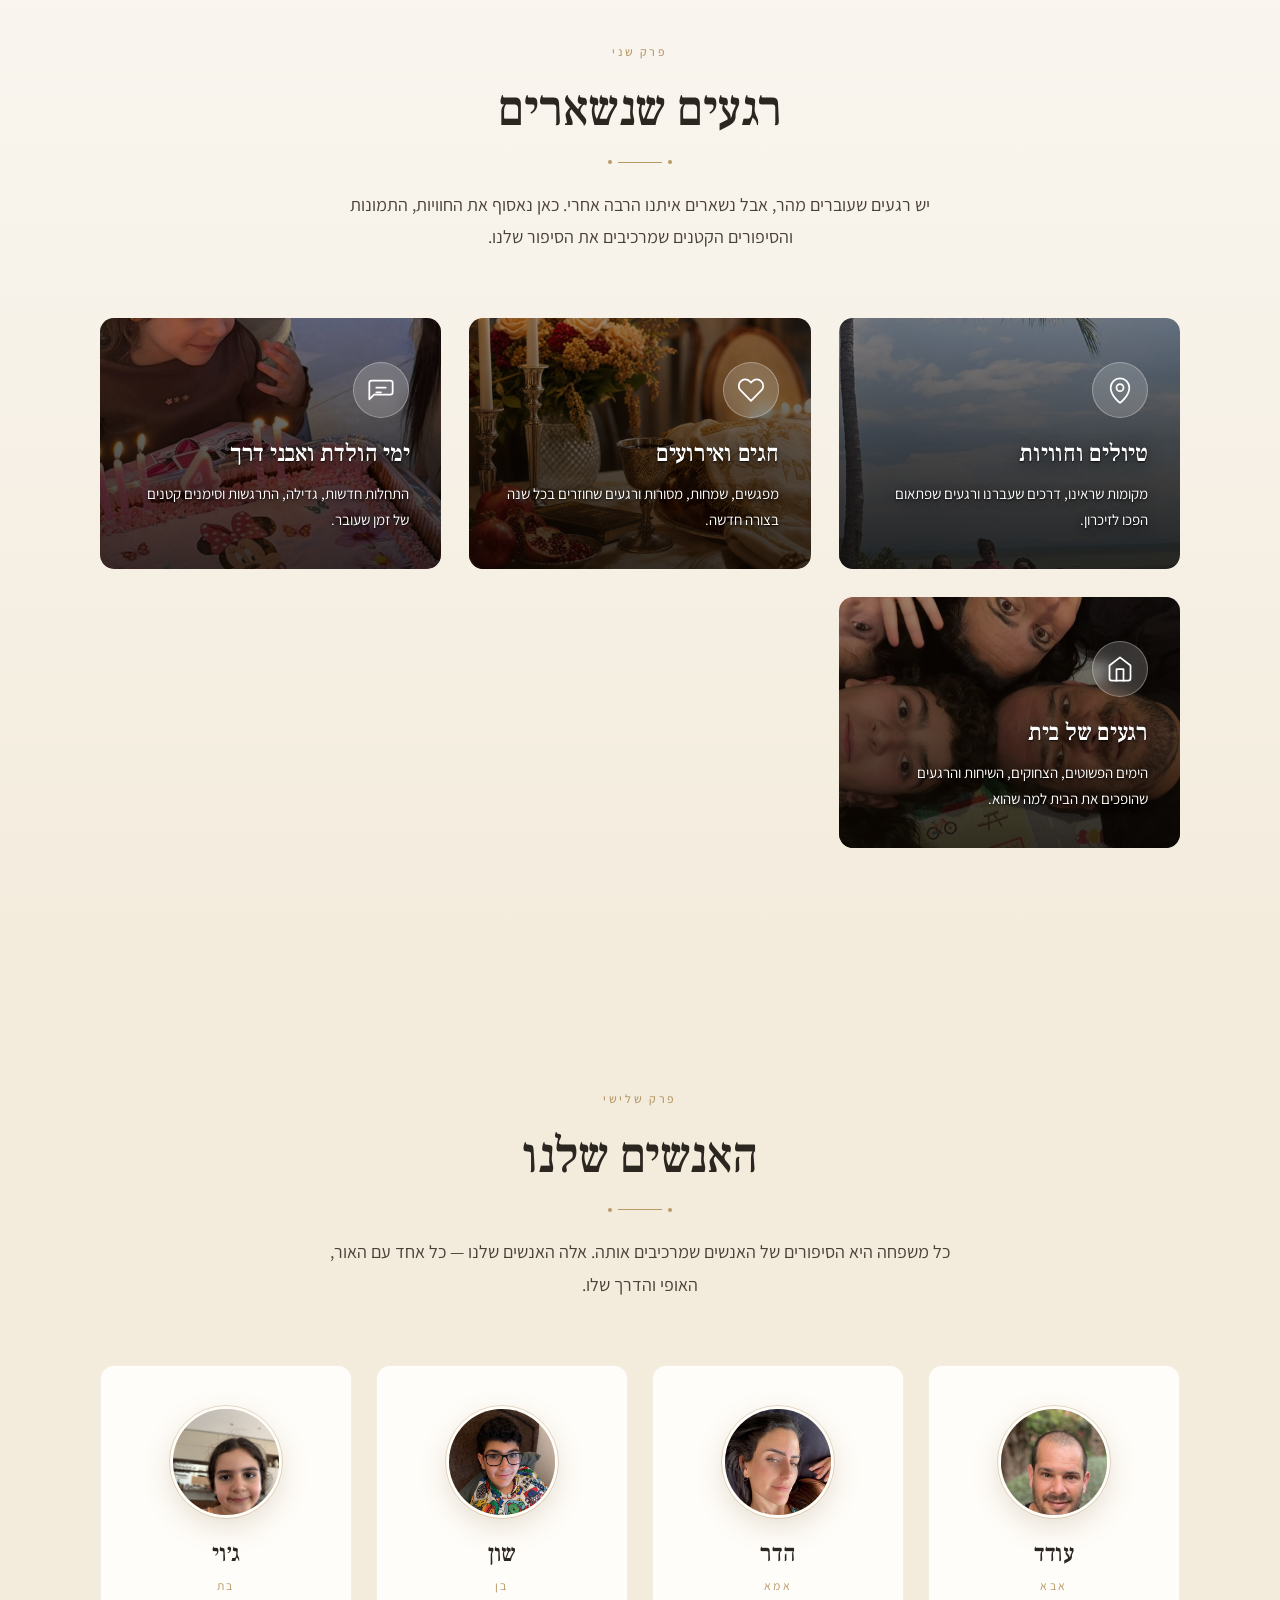
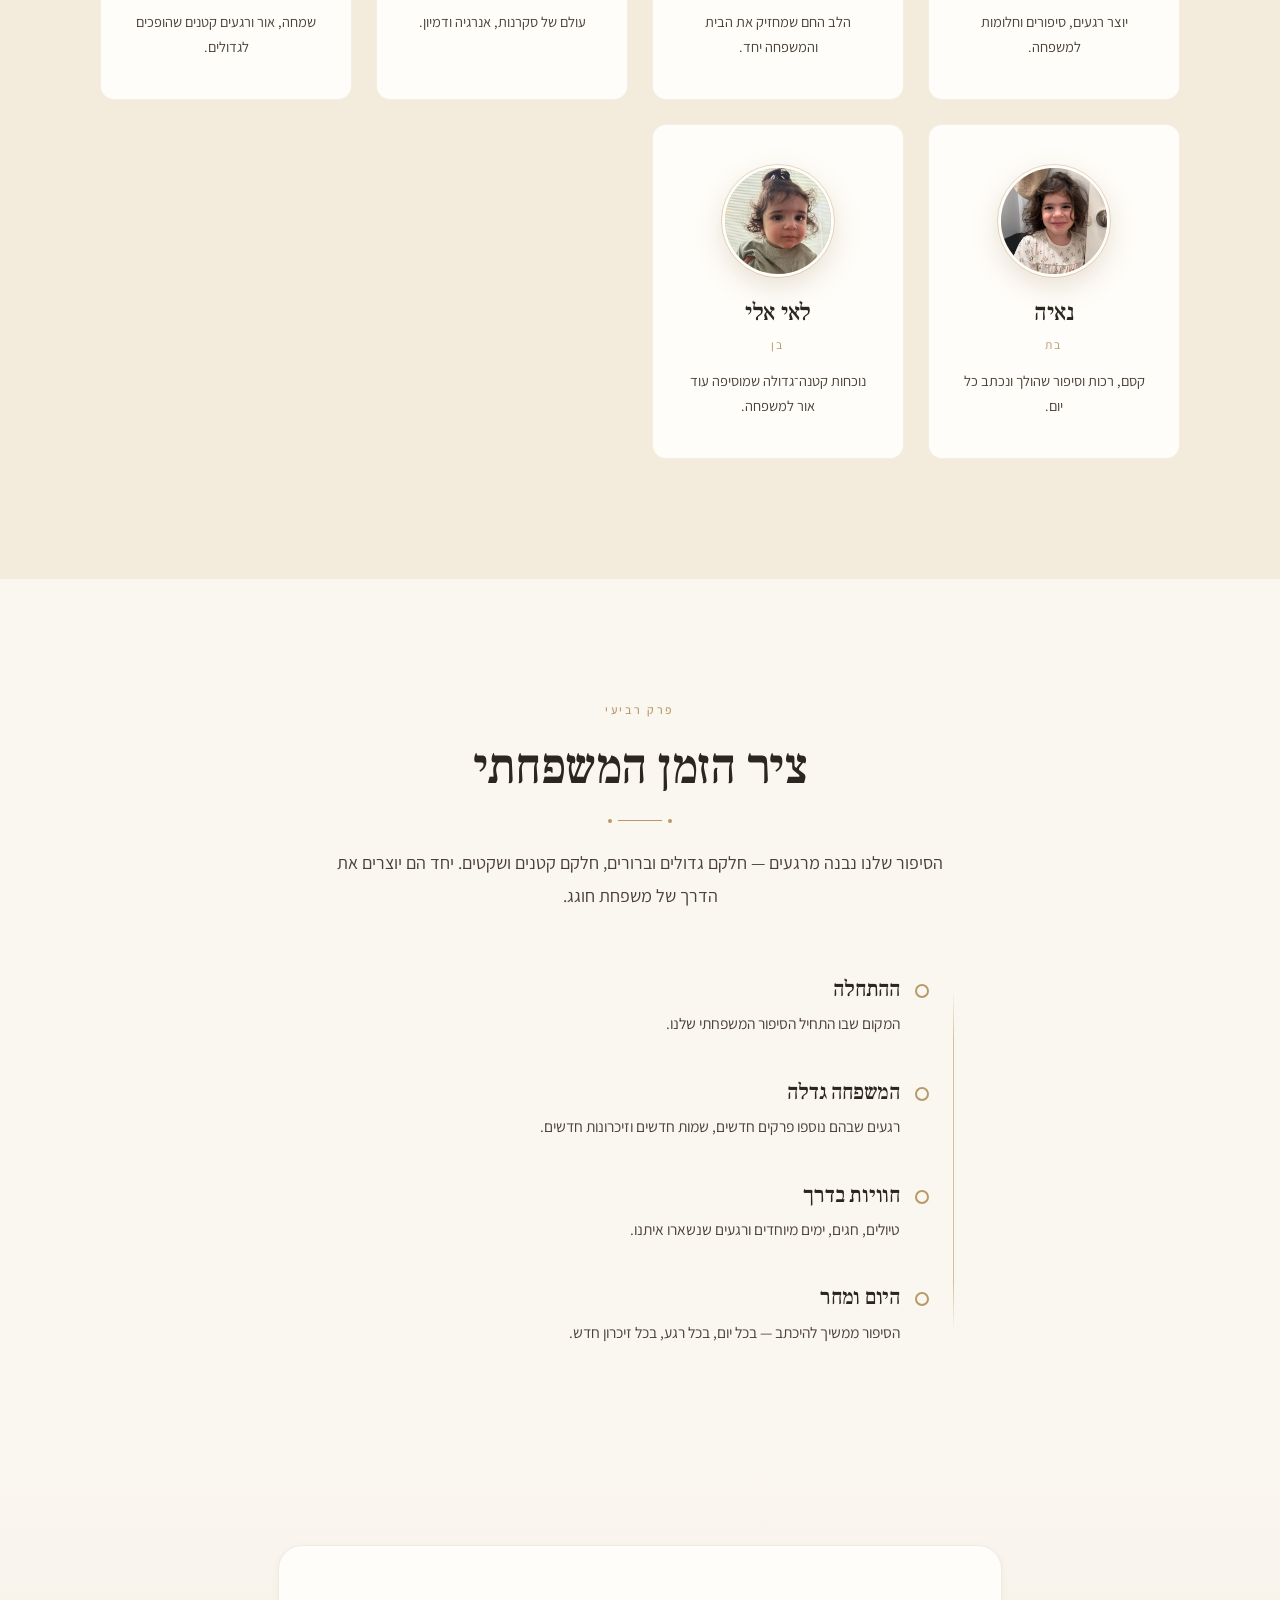
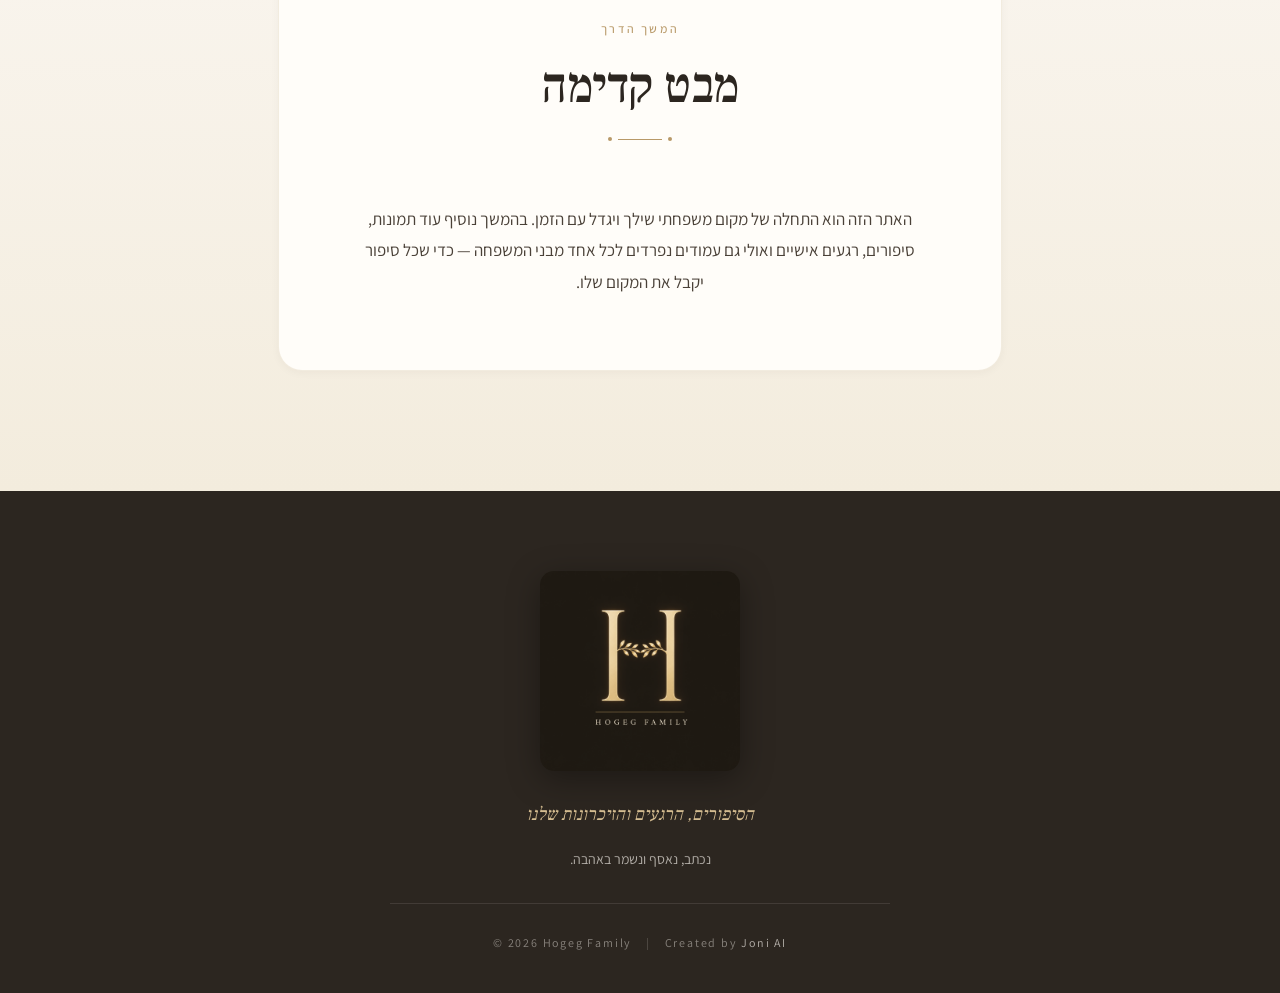
==== commit d8ba8262: "Add OG preview image and enhance social sharing meta tags" ====
--- a/index.html
+++ b/index.html
@@ -13,9 +13,19 @@
   <!-- Open Graph -->
   <meta property="og:title" content="משפחת חוגג" />
   <meta property="og:description" content="הסיפורים, הרגעים והזיכרונות שלנו" />
-  <meta property="og:image" content="assets/family-hero.jpg" />
+  <meta property="og:image" content="https://hogegfamily.com/assets/og-preview.jpg" />
+  <meta property="og:image:width" content="1200" />
+  <meta property="og:image:height" content="630" />
+  <meta property="og:url" content="https://hogegfamily.com" />
   <meta property="og:type" content="website" />
   <meta property="og:locale" content="he_IL" />
+  <meta property="og:site_name" content="משפחת חוגג" />
+
+  <!-- Twitter Card -->
+  <meta name="twitter:card" content="summary_large_image" />
+  <meta name="twitter:title" content="משפחת חוגג" />
+  <meta name="twitter:description" content="הסיפורים, הרגעים והזיכרונות שלנו" />
+  <meta name="twitter:image" content="https://hogegfamily.com/assets/og-preview.jpg" />
 
   <!-- Fonts: Frank Ruhl Libre (elegant Hebrew serif) + Assistant (clean Hebrew sans) -->
   <link rel="preconnect" href="https://fonts.googleapis.com" />
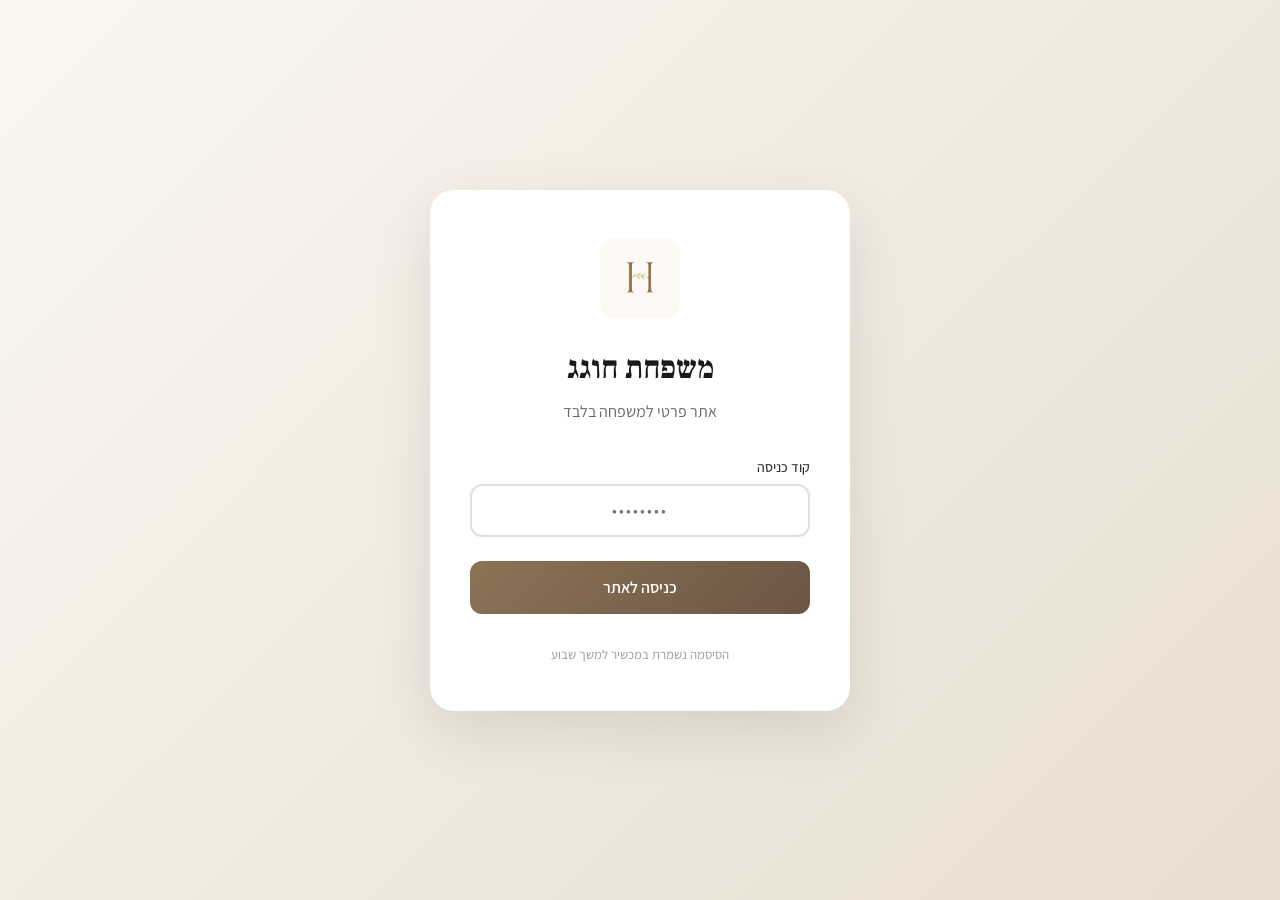
==== commit 8ceb28c0: "Add password protection: login page + auth guard" ====
--- a/index.html
+++ b/index.html
@@ -35,6 +35,30 @@
   <link rel="stylesheet" href="styles.css" />
 </head>
 <body>
+  <!-- 🔒 Password Protection -->
+  <script>
+    (function() {
+      const CORRECT_HASH = '525920eb75f6453733fa289a0a49d13e72e82a1d52e5fa62866034a3521d6d6a';
+      const stored = localStorage.getItem('hogeg_auth');
+      
+      if (!stored) {
+        window.location.href = 'login.html';
+        return;
+      }
+      
+      try {
+        const { hash, expiry } = JSON.parse(stored);
+        if (Date.now() >= expiry || hash !== CORRECT_HASH) {
+          localStorage.removeItem('hogeg_auth');
+          window.location.href = 'login.html';
+        }
+      } catch (e) {
+        localStorage.removeItem('hogeg_auth');
+        window.location.href = 'login.html';
+      }
+    })();
+  </script>
+
   <!-- Navigation -->
   <nav class="nav" id="nav">
     <div class="nav-inner">
